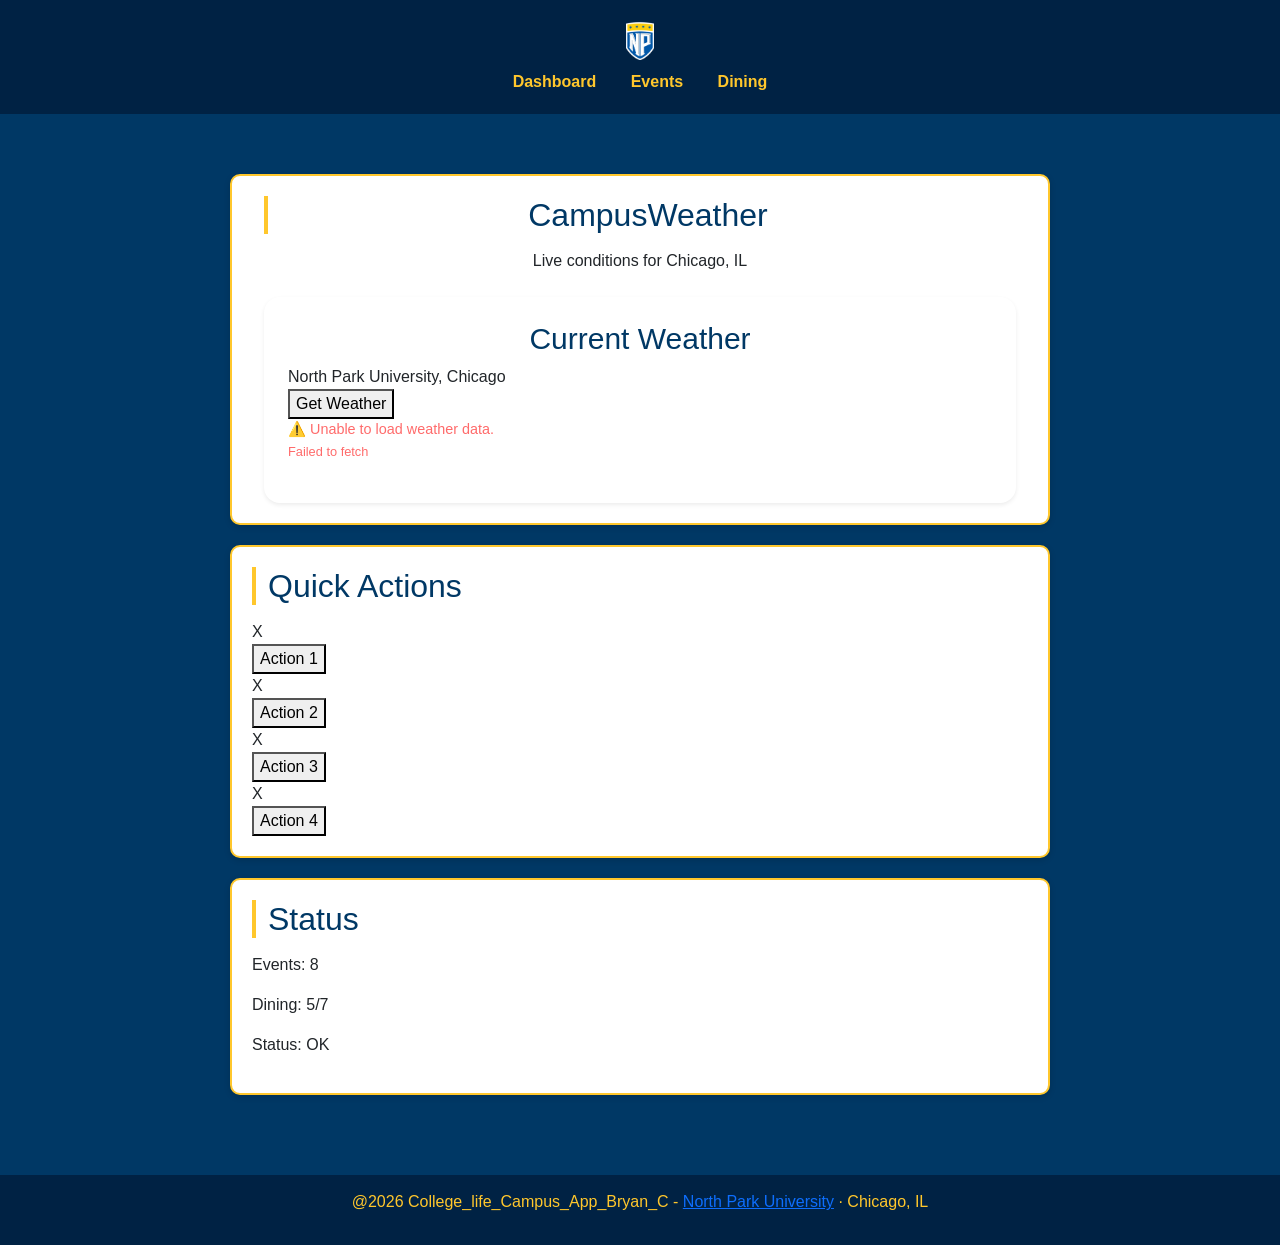
==== index.html @ 3e99fd9d "changed to index" ====
<!DOCTYPE html>
<html lang="en">
    <head>
        <meta charset="UTF-8">
        <meta name="viewport" content="width=device-width, initial-scale=1.0">
        <title>Dashboard</title>

        <link href="https://cdn.jsdelivr.net/npm/bootstrap@5.3.0/dist/css/bootstrap.min.css" rel="stylesheet">

        <link rel="stylesheet" href="css/style.css">
    </head>
    <body>

    <header>
        <div>
            <img src="img/logo.PNG" alt="site logo" style="height: 40px;">
        </div>
        <nav>
            <a href="index.html">Dashboard</a>
            <a href="events.html">Events</a>
            <a href="dining.html">Dining</a>
        </nav>
    </header class="p-3">

    <main id="dashboard">

        <section class="weather-section">
            <div class="container">

                <div class="text-center mb-4">
                    <h2 class="section-title">Campus<span>Weather</span></h2>
                    <div class="section-divider mx-auto"></div>
                    <p class="section-subtitle">Live conditions for Chicago, IL</p>
                </div>

                <div class="weather-card p-4 rounded-4 shadow-sm">
                    <h3> Current Weather</h3>
                    <div class="location"> North Park University, Chicago</div>

                    <button class="btn-gold" id="weather-btn">
                        Get Weather
                    </button>

                    <div id="weather-result" class="mb-3"></div>

                    <div id="weather-display" style="display:none;">
                        <div id="temp" class="fs-1 fw-bold"></div>
                        <div id="condition" class="mb-2"></div>
                        <div id="humidity"></div>
                        <div id="wind"></div>
                    </div>
                </div>
                
            </div>
        </section>

        <section>
            <h2>Quick Actions</h2>

            <div>
                <div>X</div>
                <button>Action 1</button>
            </div>

            <div>
                <div>X</div>
                <button>Action 2</button>
            </div>

            <div>
                <div>X</div>
                <button>Action 3</button>
            </div>

            <div>
                <div>X</div>
                <button>Action 4</button>
            </div>
        </section>

        <section>
            <h2>Status</h2>
            <p>Events: 8</p>
            <p>Dining: 5/7</p>
            <p>Status: OK</p>
        </section>

    </main>

    <footer>
        <div class="container">
            <p>@2026 College_life_Campus_App_Bryan_C - <a href="#">North Park University</a> · Chicago, IL</p>
        </div>
    </footer>

        <script src="https://cdn.jsdelivr.net/npm/bootstrap@5.3.3/dist/js/bootstrap.bundle.min.js" integrity="sha384-YvpcrYf0tY3lHB60NNkmXc5s9fDVZLESaAA55NDzOxhy9GkcIdslK1eN7N6jIeHz" crossorigin="anonymous"></script>
        <script src = "/js/style.js"></script>
    </body>
</html>
---- css/style.css ----
header {
  background-color: #002244;
  text-align: center;
  padding: 20px;
}

h3 {
  font-size: 30px;
  text-align: center;
}

body {
  background-color: #003865;
  margin: 0;
  padding: 0;
}

* {
  font-family: sans-serif;
}
.subheader {
  font-weight: bold;
  font-size: 20px;
}

.button {
  background-color: #FFC72C;
  color: #003865;
  font-weight: bold;
  padding: 15px;
  text-align: center;
  text-decoration: none;
  font-size: 16px;
  display: inline-block;
  margin: 10px;
  cursor: pointer;
}

nav a {
    margin: 0 15px;
    text-decoration: none;
    color: #ffc72c;
    font-weight: bold;
}

nav a:hover {
    text-decoration: underline;
    color: #ffffff;
}

section{
    background-color: white;
    padding: 20px;
    margin: 20px;
    border-radius: 10px;
    border: 2px solid #FFC72C;
}

h2,h3{
    color: #003865;
}

h1{
    color: #FFC72C;
    margin: 0;
}

footer{
    background-color: #002244;
    text-align: center;
    padding: 15px;
    color: #FFC72C;
    margin-top: 40px;
}

.button:hover,
button:hover {
    background-color: #f7e7a1;
}

table {
    width: 100%;
    border-collapse: collapse;
    background-color: white;
    border-radius: 10px;
    overflow: hidden;
}

th{
    background-color: #002244;
    color: white;
    padding:12px;
}

td {
    border: 1px solid #FFC72C;
    padding: 12px;
    color: #003865;
}
main{
    padding: 20px;
}

section{
    box-shadow: 0 2px 6px rgba(0,0,0,.15);
}

input[type=text]{
    width: 100%;
    padding: 12px;
    margin: 10px 0;
    max-width: 300px;
    border: 2px solid #FFC72C;
    border-radius: 8px;
}

h2{
    border-left: 4px solid #FFC72C;
    padding-left: 12px;

}

nav { 
    margin-top: 10px;
}

main{
    max-width: 900px;
    margin: auto;
}

header {
    margin-bottom: 20px;
}

h2{
    margin-top: 0;
    margin-bottom: 15px;
}

header h1 {
    font-size: 36px;

}

@media (max-width: 600px) {
        .flex-container {
          flex-direction: column;
          align-items: center;
        }
      }
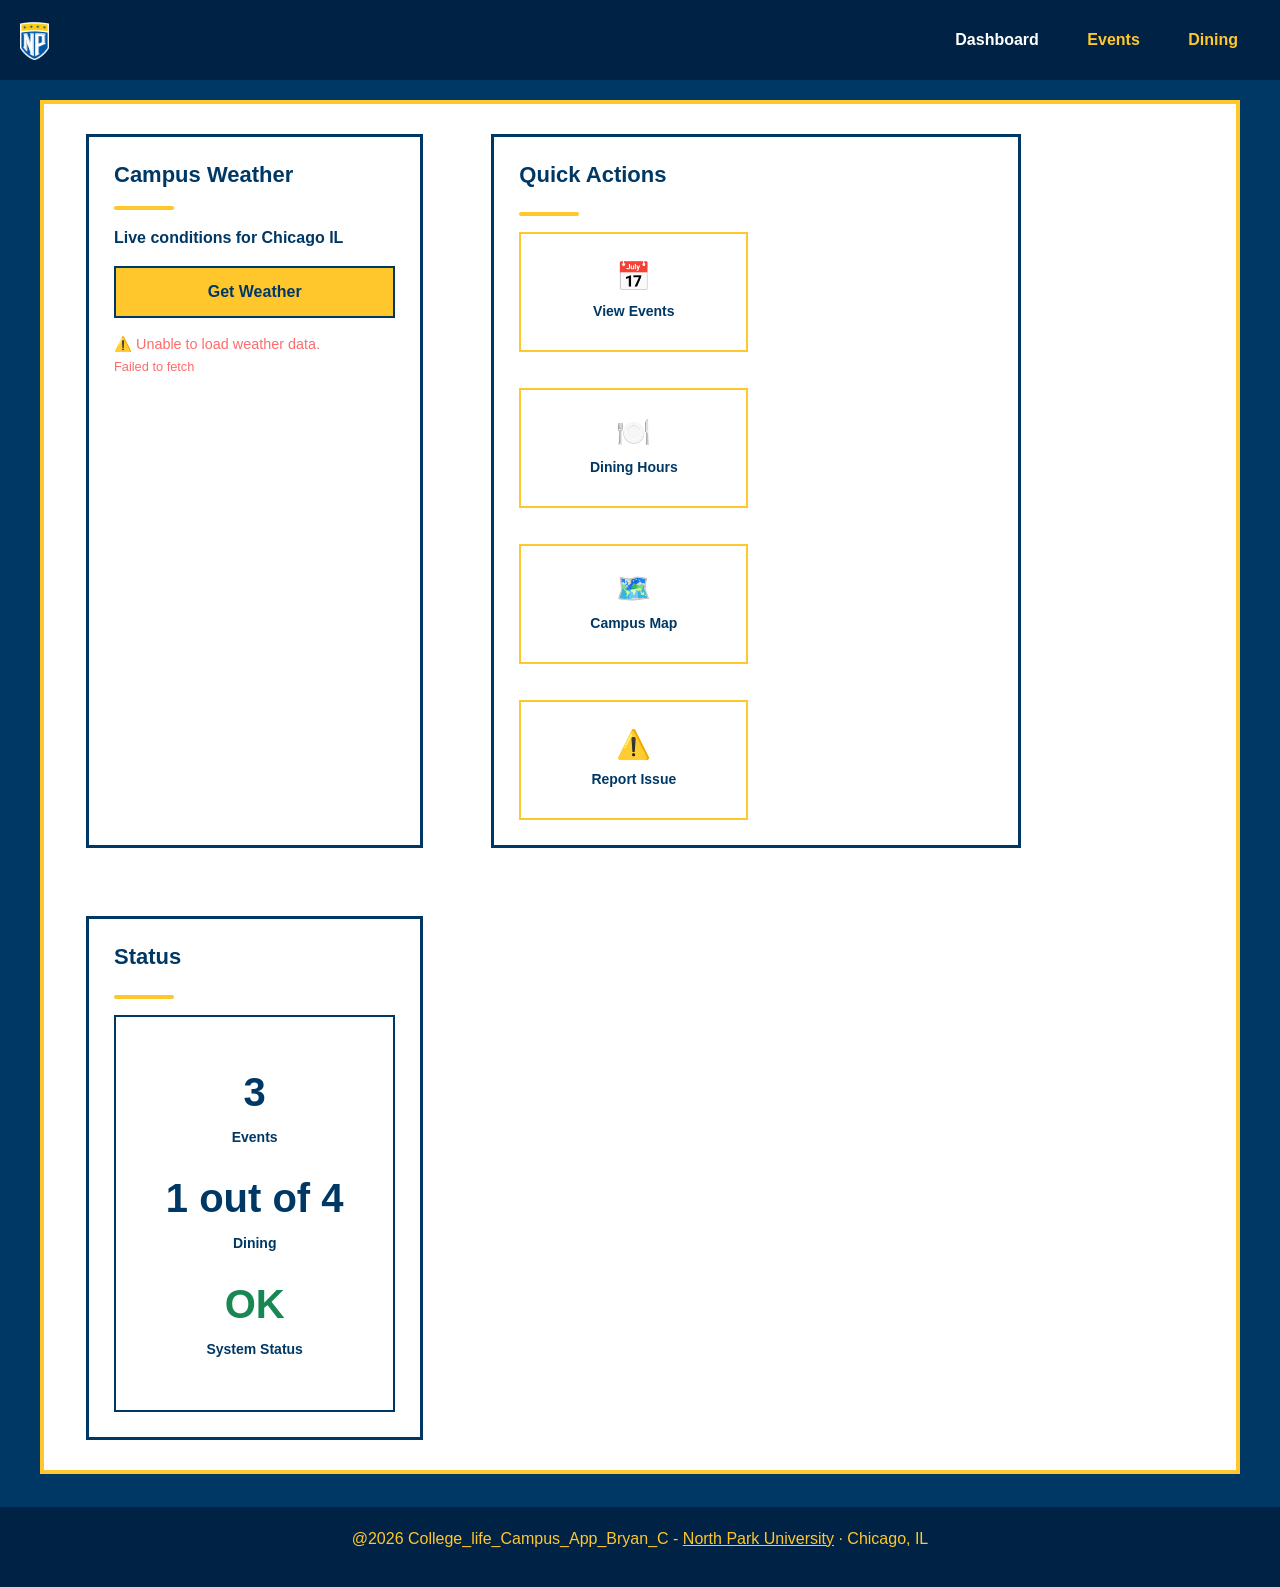
==== commit 352c6e6b: "finished dashboard and added campus map and report page" ====
--- a/index.html
+++ b/index.html
@@ -1,45 +1,39 @@
 <!DOCTYPE html>
 <html lang="en">
-    <head>
-        <meta charset="UTF-8">
-        <meta name="viewport" content="width=device-width, initial-scale=1.0">
-        <title>Dashboard</title>
+<head>
+    <meta charset="UTF-8">
+    <meta name="viewport" content="width=device-width, initial-scale=1.0">
+    <title>Dashboard</title>
 
-        <link href="https://cdn.jsdelivr.net/npm/bootstrap@5.3.0/dist/css/bootstrap.min.css" rel="stylesheet">
+    <link href="https://cdn.jsdelivr.net/npm/bootstrap@5.3.0/dist/css/bootstrap.min.css" rel="stylesheet">
+    <link rel="stylesheet" href="css/style.css">
+</head>
+<body>
 
-        <link rel="stylesheet" href="css/style.css">
-    </head>
-    <body>
+<header>
+    <div>
+        <img src="img/logo.PNG" alt="site logo" style="height: 40px;">
+    </div>
 
-    <header>
-        <div>
-            <img src="img/logo.PNG" alt="site logo" style="height: 40px;">
-        </div>
-        <nav>
-            <a href="index.html">Dashboard</a>
-            <a href="events.html">Events</a>
-            <a href="dining.html">Dining</a>
-        </nav>
-    </header class="p-3">
+    <nav>
+        <a href="index.html" class="active">Dashboard</a>
+        <a href="events.html">Events</a>
+        <a href="dining.html">Dining</a>
+    </nav>
+</header>
 
-    <main id="dashboard">
+<main id="dashboard">
+    <div class="container">
+        <div class="row g-5">
 
-        <section class="weather-section">
-            <div class="container">
+            <div class="col-lg-4 col-md-6 col-12">
+                <section class="weather-card">
+                    <h2>Campus Weather</h2>
+                    <div class="section-divider"></div>
+                    <p class="subheader">Live conditions for Chicago IL</p>
+                    
 
-                <div class="text-center mb-4">
-                    <h2 class="section-title">Campus<span>Weather</span></h2>
-                    <div class="section-divider mx-auto"></div>
-                    <p class="section-subtitle">Live conditions for Chicago, IL</p>
-                </div>
-
-                <div class="weather-card p-4 rounded-4 shadow-sm">
-                    <h3> Current Weather</h3>
-                    <div class="location"> North Park University, Chicago</div>
-
-                    <button class="btn-gold" id="weather-btn">
-                        Get Weather
-                    </button>
+                    <button class="btn-gold mb-3" id="weather-btn">Get Weather</button>
 
                     <div id="weather-result" class="mb-3"></div>
 
@@ -49,51 +43,87 @@
                         <div id="humidity"></div>
                         <div id="wind"></div>
                     </div>
-                </div>
-                
+                </section> 
             </div>
-        </section>
+    
+            <div class="col--4 col-md-6 col-12">
+                <section class="quick-actions-card">
+                    <h2 class="mb-3">Quick Actions</h2>
+                    <div class="section-divider"></div>
 
-        <section>
-            <h2>Quick Actions</h2>
+                    <div class="row g-3">
+                        <div class="col-6">
+                            <a href="events.html" style="text-decoration: none; color: inherit;">
+                                <div class="quick-action-item">
+                                    <div class="emoji">📅</div>
+                                    <p class="action-label">View Events</p>
+                                </div>
+                            </a>
+                        </div>
 
-            <div>
-                <div>X</div>
-                <button>Action 1</button>
+                        <div class="col-6">
+                            <a href="dining.html" style="text-decoration: none; color: inherit;">
+                                <div class="quick-action-item">
+                                    <div class="emoji">🍽️</div>
+                                    <p class="action-label">Dining Hours</p>
+                                </div>
+                            </a>
+                        </div>
+
+                        <div class="col-6">
+                            <a href="Campus_map.html" style="text-decoration: none; color: inherit;">
+                                <div class="quick-action-item">
+                                    <div class="emoji">🗺️</div>
+                                    <p class="action-label">Campus Map</p>
+                                </div>
+                            </a>
+                        </div>
+
+                        <div class="col-6">
+                            <a href="Report_issue.html" style="text-decoration: none; color: inherit;">
+                                <div class="quick-action-item">
+                                    <div class="emoji">⚠️</div>
+                                    <p class="action-label">Report Issue</p>
+                                </div>
+                            </a>
+                        </div>
+
+                    </div>
+                </section>
             </div>
 
-            <div>
-                <div>X</div>
-                <button>Action 2</button>
+             <div class="col-lg-4 col-md-6 col-12">
+                <section class="status-card">
+                    <h2 class="mb-3">Status</h2>
+                    <div class="section-divider"></div>
+
+                    <div class="status-box">
+                        <p class="status-number">3</p>
+                        <p class="status-label">Events</p>
+
+                        <p class="status-number">1 out of 4</p>
+                        <p class="status-label">Dining</p>
+
+                        <p class="status-number text-success">OK</p>
+                        <p class="status-label">System Status</p>
+                    </div>
+                </section>
             </div>
 
-            <div>
-                <div>X</div>
-                <button>Action 3</button>
-            </div>
+        </div>
+    </div>
+</main>
 
-            <div>
-                <div>X</div>
-                <button>Action 4</button>
-            </div>
-        </section>
+<footer>
+    <div class="container">
+        <p>@2026 College_life_Campus_App_Bryan_C -
+            <a href="#">North Park University</a> · Chicago, IL
+        </p>
+    </div>
+</footer>
 
-        <section>
-            <h2>Status</h2>
-            <p>Events: 8</p>
-            <p>Dining: 5/7</p>
-            <p>Status: OK</p>
-        </section>
+<script src="https://cdn.jsdelivr.net/npm/bootstrap@5.3.3/dist/js/bootstrap.bundle.min.js"></script>
+<script src = "/js/style.js"></script>
 
-    </main>
-
-    <footer>
-        <div class="container">
-            <p>@2026 College_life_Campus_App_Bryan_C - <a href="#">North Park University</a> · Chicago, IL</p>
-        </div>
-    </footer>
-
-        <script src="https://cdn.jsdelivr.net/npm/bootstrap@5.3.3/dist/js/bootstrap.bundle.min.js" integrity="sha384-YvpcrYf0tY3lHB60NNkmXc5s9fDVZLESaAA55NDzOxhy9GkcIdslK1eN7N6jIeHz" crossorigin="anonymous"></script>
-        <script src = "/js/style.js"></script>
-    </body>
+</body>
 </html>
--- a/css/style.css
+++ b/css/style.css
@@ -1,7 +1,11 @@
 header {
   background-color: #002244;
-  text-align: center;
+  display: flex;
+  justify-content: space-between;
+  align-items: center;
   padding: 20px;
+  margin-bottom: 20px;
+  border: none;
 }
 
 h3 {
@@ -18,9 +22,11 @@
 * {
   font-family: sans-serif;
 }
+
 .subheader {
   font-weight: bold;
-  font-size: 20px;
+  font-size: 16px;
+  color: #003865;
 }
 
 .button {
@@ -34,118 +40,329 @@
   display: inline-block;
   margin: 10px;
   cursor: pointer;
-}
-
-nav a {
-    margin: 0 15px;
-    text-decoration: none;
-    color: #ffc72c;
-    font-weight: bold;
-}
-
-nav a:hover {
-    text-decoration: underline;
-    color: #ffffff;
-}
-
-section{
-    background-color: white;
-    padding: 20px;
-    margin: 20px;
-    border-radius: 10px;
-    border: 2px solid #FFC72C;
-}
-
-h2,h3{
-    color: #003865;
-}
-
-h1{
-    color: #FFC72C;
-    margin: 0;
-}
-
-footer{
-    background-color: #002244;
-    text-align: center;
-    padding: 15px;
-    color: #FFC72C;
-    margin-top: 40px;
+  border: 2px solid #003865;
+  border-radius: 0;
 }
 
 .button:hover,
 button:hover {
-    background-color: #f7e7a1;
-}
+  background-color: #f7e7a1;
+}
+
+.btn-gold {
+  background: #FFC72C;
+  color: #003865;
+  border: 2px solid #003865;
+  padding: 12px 24px;
+  font-weight: bold;
+  border-radius: 0px;
+  transition: 0.2s;
+  cursor: pointer;
+  font-size: 16px;
+}
+
+.btn-gold:hover {
+  background: #f7e7a1;
+}
+
+nav a {
+  margin: 0 10px;
+  text-decoration: none;
+  color: #FFC72C; 
+  font-weight: bold;
+  padding: 8px 12px;
+  background-color: transparent;
+  border-radius: 0;
+  transition: 0.2s;
+}
+
+nav a:hover {
+  text-decoration: none;
+  background-color: #f7e7a1;
+}
+
+nav a.active {
+  background-color: #002244; 
+  color: white !important;
+  padding: 8px 12px;
+  border-radius: 0;
+}
+
+section {
+  background-color: white;
+  padding: 25px;
+  margin: 0;
+  border-radius: 0;
+  border: 3px solid #003865;
+  box-shadow: none;
+  height: 100%;
+  display: flex;
+  flex-direction: column;
+}
+
+h2 {
+  color: #003865;
+  font-size: 22px;
+  font-weight: bold;
+  margin: 0 0 10px 0;
+}
+
+h1 {
+  color: #FFC72C;
+  margin: 0;
+}
+
+.section-divider {
+  width: 60px;
+  height: 4px;
+  background: #FFC72C;
+  margin: 8px 0 16px 0;
+  border-radius: 2px;
+}
+
+footer {
+  background-color: #002244;
+  text-align: center;
+  padding: 20px;
+  color: #FFC72C;
+  margin-top: 30px;
+  border-top: 3px solid #003865;
+}
+
+footer a {
+  color: #FFC72C;
+  text-decoration: underline;
+}
+
 
 table {
-    width: 100%;
-    border-collapse: collapse;
-    background-color: white;
-    border-radius: 10px;
-    overflow: hidden;
-}
-
-th{
-    background-color: #002244;
-    color: white;
-    padding:12px;
+  width: 100%;
+  border-collapse: collapse;
+  background-color: white;
+  border-radius: 0;
+  overflow: hidden;
+}
+
+th {
+  background-color: #FFC72C;
+  color: #003865;
+  padding: 12px;
+  font-weight: bold;
+  font-size: 16px;
 }
 
 td {
-    border: 1px solid #FFC72C;
-    padding: 12px;
-    color: #003865;
-}
-main{
+  border: 1px solid #FFC72C;
+  padding: 12px;
+  color: #003865;
+}
+
+input[type=text] {
+  width: 100%;
+  padding: 12px;
+  margin: 10px 0;
+  border: 2px solid #003865;
+  border-radius: 0;
+  font-size: 16px;
+  box-sizing: border-box;
+}
+
+input[type=text]:focus {
+  outline: none;
+  border: 2px solid #FFC72C;
+}
+
+main {
+  background: white;
+  border: 4px solid #FFC72C;
+  border-radius: 0;
+  padding: 30px;
+  margin: 20px auto;
+  max-width: 1200px;
+}
+
+#dashboard .container {
+  max-width: 1200px !important;
+}
+
+.weather-card,
+.quick-actions-card,
+.status-card {
+  min-height: 400px;
+  border: 3px solid #003865;
+}
+
+.quick-action-item,
+.quick-action-box {
+  border: 2px solid #FFC72C !important;
+  background-color: white !important;
+  transition: 0.3s !important;
+  box-shadow: none !important;
+  padding: 18px !important;
+  display: flex !important;
+  flex-direction: column !important;
+  justify-content: center !important;
+  align-items: center !important;
+  cursor: pointer !important;
+  text-decoration: none !important;
+  min-height: 120px;
+  gap: 10px;
+}
+
+.quick-action-item:hover,
+.quick-action-box:hover {
+  background-color: #f7e7a1 !important;
+  transform: translateY(-3px);
+}
+
+.quick-action-item .emoji,
+.quick-action-box .emoji {
+  font-size: 28px;
+  line-height: 1;
+  margin: 0;
+}
+
+.quick-action-item .action-label,
+.quick-action-box .action-label {
+  margin: 0 !important;
+  font-size: 14px !important;
+  font-weight: 600 !important;
+  color: #003865;
+  text-align: center;
+}
+
+a .quick-action-item {
+  color: #003865;
+  text-decoration: none;
+}
+
+/* Status Box */
+.status-box {
+  border: 2px solid #003865;
+  background-color: white;
+  padding: 30px;
+  text-align: center;
+}
+
+.status-number {
+  font-size: 2.5rem;
+  font-weight: bold;
+  margin: 15px 0 5px 0;
+  color: #003865;
+}
+
+.status-label {
+  font-size: 14px;
+  font-weight: 600;
+  margin: 0 0 20px 0;
+  color: #003865;
+}
+
+.status-card p {
+  text-align: center;
+}
+
+#dashboard .row {
+  gap: 20px;
+}
+
+#dashboard .col-md-4 {
+  flex: 0 0 30% !important;
+  max-width: 30% !important;
+}
+
+.quick-actions-card .row.g-3 {
+  gap: 12px;
+}
+
+#events section {
+  margin: 20px 0;
+}
+
+#dining section:first-of-type p {
+  font-size: 2rem;
+  font-weight: bold;
+  margin: 5px 0;
+  text-align: center;
+}
+
+@media (max-width: 992px) {
+  #dashboard .col-lg-4 {
+    flex: 0 0 calc(50% - 10px);
+  }
+}
+
+@media (max-width: 768px) {
+  main {
+    padding: 15px;
+  }
+
+  #dashboard .row {
+    gap: 15px;
+  }
+
+  section {
     padding: 20px;
-}
-
-section{
-    box-shadow: 0 2px 6px rgba(0,0,0,.15);
-}
-
-input[type=text]{
-    width: 100%;
-    padding: 12px;
-    margin: 10px 0;
-    max-width: 300px;
-    border: 2px solid #FFC72C;
-    border-radius: 8px;
-}
-
-h2{
-    border-left: 4px solid #FFC72C;
-    padding-left: 12px;
-
-}
-
-nav { 
-    margin-top: 10px;
-}
-
-main{
-    max-width: 900px;
-    margin: auto;
-}
-
-header {
-    margin-bottom: 20px;
-}
-
-h2{
-    margin-top: 0;
-    margin-bottom: 15px;
-}
-
-header h1 {
-    font-size: 36px;
-
+    min-height: auto;
+  }
+
+  .weather-card,
+  .quick-actions-card,
+  .status-card {
+    min-height: 300px;
+  }
+
+  .quick-action-item,
+  .quick-action-box {
+    min-height: 120px;
+    padding: 20px 10px !important;
+  }
 }
 
 @media (max-width: 600px) {
-        .flex-container {
-          flex-direction: column;
-          align-items: center;
-        }
-      }+  #dashboard .col-lg-4,
+  #dashboard .col-md-6,
+  #dashboard .col-md-4 {
+    flex: 0 0 100% !important;
+    max-width: 100% !important;
+  }
+
+  #dashboard .row {
+    gap: 10px;
+  }
+
+  main {
+    padding: 10px;
+    margin: 10px auto;
+    border: 2px solid #003865;
+  }
+
+  section {
+    padding: 15px;
+    margin: 0;
+  }
+
+  h2 {
+    font-size: 18px;
+  }
+
+  .quick-actions-card .col-6 {
+    flex: 0 0 100%;
+    max-width: 100%;
+  }
+
+  input[type=text] {
+    max-width: 100%;
+  }
+
+  table td, table th {
+    font-size: 13px;
+    padding: 8px;
+  }
+
+  nav a {
+    padding: 8px 12px;
+    font-size: 14px;
+    margin: 0 5px;
+  }
+}
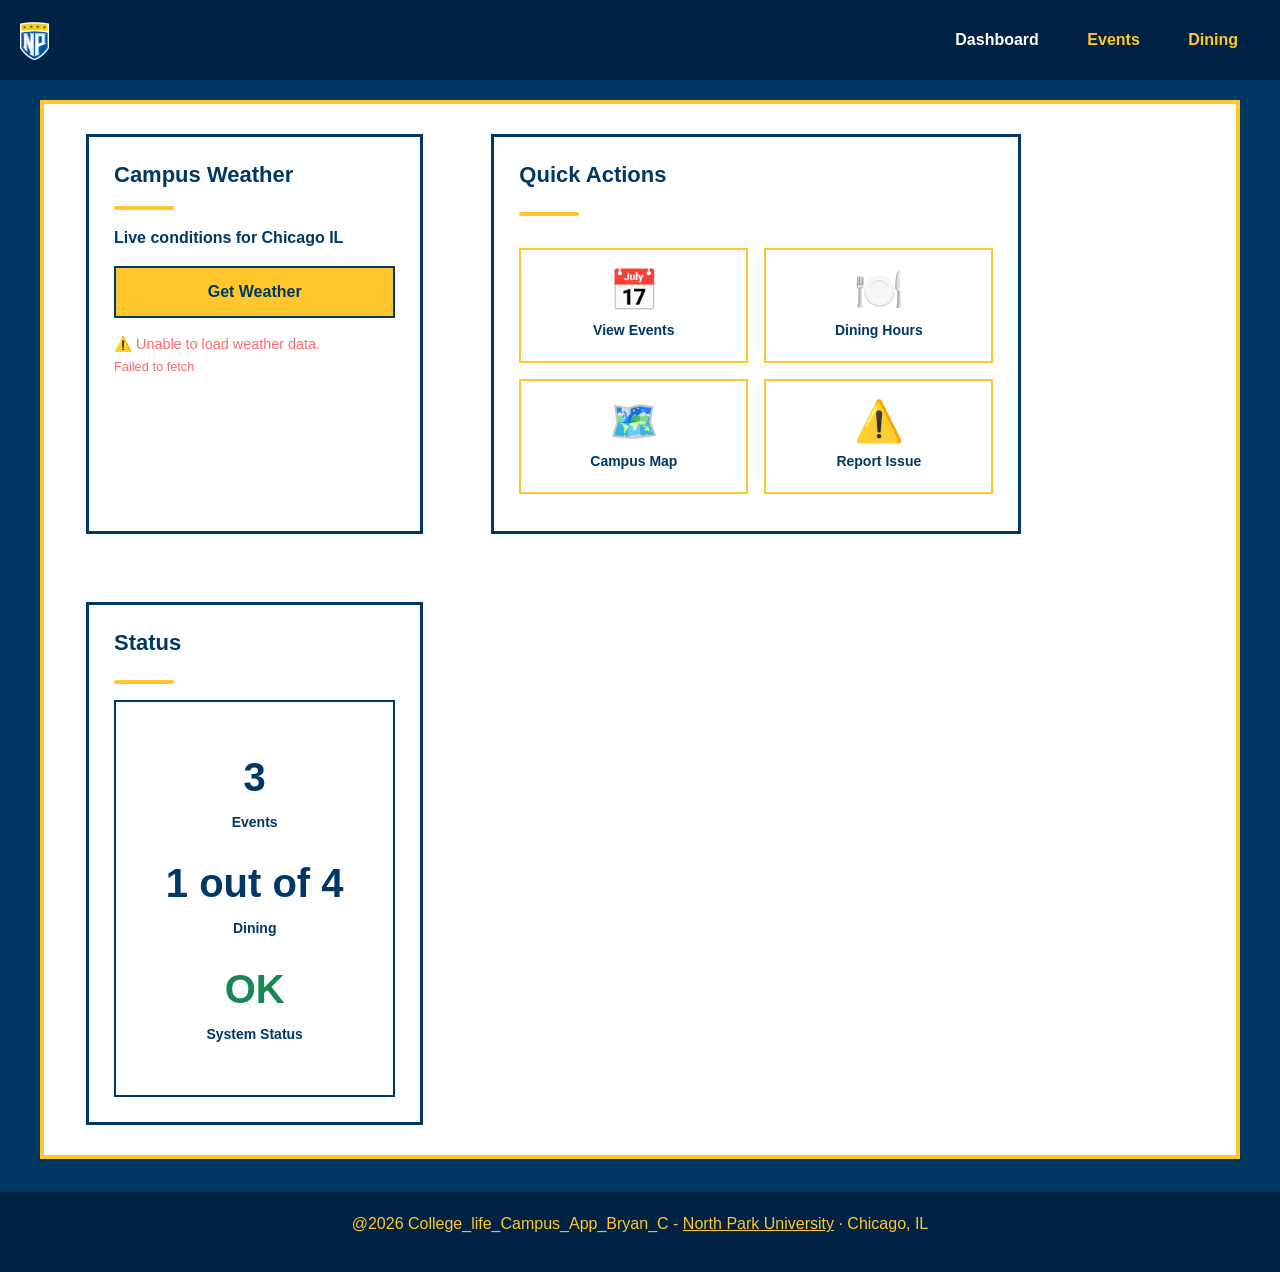
==== commit a0680277: "Final project submission" ====
--- a/index.html
+++ b/index.html
@@ -6,7 +6,8 @@
     <title>Dashboard</title>
 
     <link href="https://cdn.jsdelivr.net/npm/bootstrap@5.3.0/dist/css/bootstrap.min.css" rel="stylesheet">
-    <link rel="stylesheet" href="css/style.css">
+    <link rel="stylesheet" href="css/main.css">
+    <link rel="stylesheet" href="css/dashboard.css">
 </head>
 <body>
 
@@ -51,42 +52,27 @@
                     <h2 class="mb-3">Quick Actions</h2>
                     <div class="section-divider"></div>
 
-                    <div class="row g-3">
-                        <div class="col-6">
-                            <a href="events.html" style="text-decoration: none; color: inherit;">
-                                <div class="quick-action-item">
-                                    <div class="emoji">📅</div>
-                                    <p class="action-label">View Events</p>
-                                </div>
-                            </a>
-                        </div>
+                    <div class="qa-grid">
 
-                        <div class="col-6">
-                            <a href="dining.html" style="text-decoration: none; color: inherit;">
-                                <div class="quick-action-item">
-                                    <div class="emoji">🍽️</div>
-                                    <p class="action-label">Dining Hours</p>
-                                </div>
-                            </a>
-                        </div>
+                        <a href="events.html" class="qa-tile">
+                            <div class="qa-emoji">📅</div>
+                            <p>View Events</p>
+                        </a>
 
-                        <div class="col-6">
-                            <a href="Campus_map.html" style="text-decoration: none; color: inherit;">
-                                <div class="quick-action-item">
-                                    <div class="emoji">🗺️</div>
-                                    <p class="action-label">Campus Map</p>
-                                </div>
-                            </a>
-                        </div>
+                        <a href="dining.html" class="qa-tile">
+                            <div class="qa-emoji">🍽️</div>
+                            <p>Dining Hours</p>
+                        </a>
 
-                        <div class="col-6">
-                            <a href="Report_issue.html" style="text-decoration: none; color: inherit;">
-                                <div class="quick-action-item">
-                                    <div class="emoji">⚠️</div>
-                                    <p class="action-label">Report Issue</p>
-                                </div>
-                            </a>
-                        </div>
+                        <a href="Campus_map.html" class="qa-tile">
+                            <div class="qa-emoji">🗺️</div>
+                            <p>Campus Map</p>
+                        </a>
+
+                        <a href="Report_issue.html" class="qa-tile">
+                            <div class="qa-emoji">⚠️</div>
+                            <p>Report Issue</p>
+                        </a>
 
                     </div>
                 </section>
@@ -123,7 +109,7 @@
 </footer>
 
 <script src="https://cdn.jsdelivr.net/npm/bootstrap@5.3.3/dist/js/bootstrap.bundle.min.js"></script>
-<script src = "/js/style.js"></script>
+<script src = "js/style.js"></script>
 
 </body>
 </html>
--- a/css/main.css
+++ b/css/main.css
@@ -0,0 +1,210 @@
+/* the main css file*/
+header {
+  background-color: #002244;
+  display: flex;
+  justify-content: space-between;
+  align-items: center;
+  padding: 20px;
+  margin-bottom: 20px;
+  border: none;
+}
+
+h3 {
+  font-size: 30px;
+  text-align: center;
+}
+
+body {
+  background-color: #003865;
+  margin: 0;
+  padding: 0;
+}
+
+* {
+  font-family: sans-serif;
+}
+
+.button {
+  background-color: #FFC72C;
+  color: #003865;
+  font-weight: bold;
+  padding: 15px;
+  text-align: center;
+  text-decoration: none;
+  font-size: 16px;
+  display: inline-block;
+  margin: 10px;
+  cursor: pointer;
+  border: 2px solid #003865;
+  border-radius: 0;
+}
+
+.button:hover,
+button:hover {
+  background-color: #f7e7a1;
+}
+
+.btn-gold {
+  background: #FFC72C;
+  color: #003865;
+  border: 2px solid #003865;
+  padding: 12px 24px;
+  font-weight: bold;
+  border-radius: 0px;
+  transition: 0.2s;
+  cursor: pointer;
+  font-size: 16px;
+}
+
+.btn-gold:hover {
+  background: #f7e7a1;
+}
+
+nav a {
+  margin: 0 10px;
+  text-decoration: none;
+  color: #FFC72C; 
+  font-weight: bold;
+  padding: 8px 12px;
+  background-color: transparent;
+  border-radius: 0;
+  transition: 0.2s;
+}
+
+nav a:hover {
+  text-decoration: none;
+  background-color: #f7e7a1;
+}
+
+nav a.active {
+  background-color: #002244; 
+  color: white !important;
+  padding: 8px 12px;
+  border-radius: 0;
+}
+
+section {
+  background-color: white;
+  padding: 25px;
+  margin: 0;
+  border-radius: 0;
+  border: 3px solid #003865;
+  box-shadow: none;
+  height: 100%;
+  display: flex;
+  flex-direction: column;
+}
+
+h2 {
+  color: #003865;
+  font-size: 22px;
+  font-weight: bold;
+  margin: 0 0 10px 0;
+}
+
+h1 {
+  color: #FFC72C;
+  margin: 0;
+}
+
+.section-divider {
+  width: 60px;
+  height: 4px;
+  background: #FFC72C;
+  margin: 8px 0 16px 0;
+  border-radius: 2px;
+}
+
+footer {
+  background-color: #002244;
+  text-align: center;
+  padding: 20px;
+  color: #FFC72C;
+  margin-top: 30px;
+  border-top: 3px solid #003865;
+}
+
+footer a {
+  color: #FFC72C;
+  text-decoration: underline;
+}
+
+table {
+  width: 100%;
+  border-collapse: collapse;
+  background-color: white;
+  border-radius: 0;
+  overflow: hidden;
+}
+
+th {
+  background-color: #FFC72C;
+  color: #003865;
+  padding: 12px;
+  font-weight: bold;
+  font-size: 16px;
+}
+
+td {
+  border: 1px solid #FFC72C;
+  padding: 12px;
+  color: #003865;
+}
+
+input[type=text] {
+  width: 100%;
+  padding: 12px;
+  margin: 10px 0;
+  border: 2px solid #003865;
+  border-radius: 0;
+  font-size: 16px;
+  box-sizing: border-box;
+}
+
+input[type=text]:focus {
+  outline: none;
+  border: 2px solid #FFC72C;
+}
+
+main {
+  background: white;
+  border: 4px solid #FFC72C;
+  border-radius: 0;
+  padding: 30px;
+  margin: 20px auto;
+  max-width: 1200px;
+}
+
+@media (max-width: 768px) {
+  main {
+    padding: 15px;
+  }
+
+  section {
+    padding: 20px;
+    min-height: auto;
+  }
+}
+
+@media (max-width: 600px) {
+  main {
+    padding: 10px;
+    margin: 10px auto;
+    border: 2px solid #003865;
+  }
+
+  h2 {
+    font-size: 18px;
+  }
+
+  nav a {
+    padding: 8px 12px;
+    font-size: 14px;
+    margin: 0 5px;
+  }
+
+  table td, table th {
+    font-size: 13px;
+    padding: 8px;
+  }
+}
--- a/css/dashboard.css
+++ b/css/dashboard.css
@@ -0,0 +1,180 @@
+#dashboard .container {
+  max-width: 1200px !important;
+}
+
+.weather-card,
+.quick-actions-card,
+.status-card {
+  min-height: 400px;
+  border: 3px solid #003865;
+}
+
+.subheader {
+  font-weight: bold;
+  font-size: 16px;
+  color: #003865;
+}
+
+/* Quick Actions */
+.quick-action-item,
+.quick-action-box {
+  border: 2px solid #FFC72C !important;
+  background-color: white !important;
+  transition: 0.3s !important;
+  box-shadow: none !important;
+  padding: 18px !important;
+  display: flex !important;
+  flex-direction: column !important;
+  justify-content: center !important;
+  align-items: center !important;
+  cursor: pointer !important;
+  text-decoration: none !important;
+  min-height: 120px;
+  gap: 10px;
+}
+
+.quick-action-item:hover,
+.quick-action-box:hover {
+  background-color: #f7e7a1 !important;
+  transform: translateY(-3px);
+}
+
+.quick-action-item .emoji,
+.quick-action-box .emoji {
+  font-size: 28px;
+  line-height: 1;
+  margin: 0;
+}
+
+.quick-action-item .action-label,
+.quick-action-box .action-label {
+  margin: 0 !important;
+  font-size: 14px !important;
+  font-weight: 600 !important;
+  color: #003865;
+  text-align: center;
+}
+
+a .quick-action-item {
+  color: #003865;
+  text-decoration: none;
+}
+
+/* Status Box */
+.status-box {
+  border: 2px solid #003865;
+  background-color: white;
+  padding: 30px;
+  text-align: center;
+}
+
+.status-number {
+  font-size: 2.5rem;
+  font-weight: bold;
+  margin: 15px 0 5px 0;
+  color: #003865;
+}
+
+.status-label {
+  font-size: 14px;
+  font-weight: 600;
+  margin: 0 0 20px 0;
+  color: #003865;
+}
+
+.status-card p {
+  text-align: center;
+}
+
+#dashboard .row {
+  gap: 20px;
+}
+
+#dashboard .col-md-4 {
+  flex: 0 0 30% !important;
+  max-width: 30% !important;
+}
+
+.quick-actions-card .row.g-3 {
+  gap: 12px;
+}
+
+.qa-grid {
+  display: grid;
+  grid-template-columns: repeat(2,1fr);
+  gap: 16px;
+  margin-top: 16px;
+}
+
+.qa-tile{
+  background: #ffffff;
+  border: 2px solid #FFC72C;
+  border-radius: 0;
+  padding: 20px;
+  text-align: center;
+  text-decoration: none;
+  color: #003865;
+  transition: 0.2s;
+  display: block;
+}
+
+.qa-tile:hover{
+  background: #f7e7a1;
+}
+
+.qa-tile p{
+  margin: 0;
+  font-weight: 600;
+  font-size: 14px;
+  color: #003865;
+}
+
+.qa-emoji{
+  font-size: 40px;
+  margin-bottom: 10px;
+  display: block;
+  line-height: 1;
+}
+
+/* DASHBOARD MEDIA QUERIES */
+@media (max-width: 992px) {
+  #dashboard .col-lg-4 {
+    flex: 0 0 calc(50% - 10px);
+  }
+}
+
+@media (max-width: 768px) {
+  #dashboard .row {
+    gap: 15px;
+  }
+
+  .weather-card,
+  .quick-actions-card,
+  .status-card {
+    min-height: 300px;
+  }
+
+  .quick-action-item,
+  .quick-action-box {
+    min-height: 120px;
+    padding: 20px 10px !important;
+  }
+}
+
+@media (max-width: 600px) {
+  #dashboard .col-lg-4,
+  #dashboard .col-md-6,
+  #dashboard .col-md-4 {
+    flex: 0 0 100% !important;
+    max-width: 100% !important;
+  }
+
+  #dashboard .row {
+    gap: 10px;
+  }
+
+  .quick-actions-card .col-6 {
+    flex: 0 0 100%;
+    max-width: 100%;
+  }
+}
